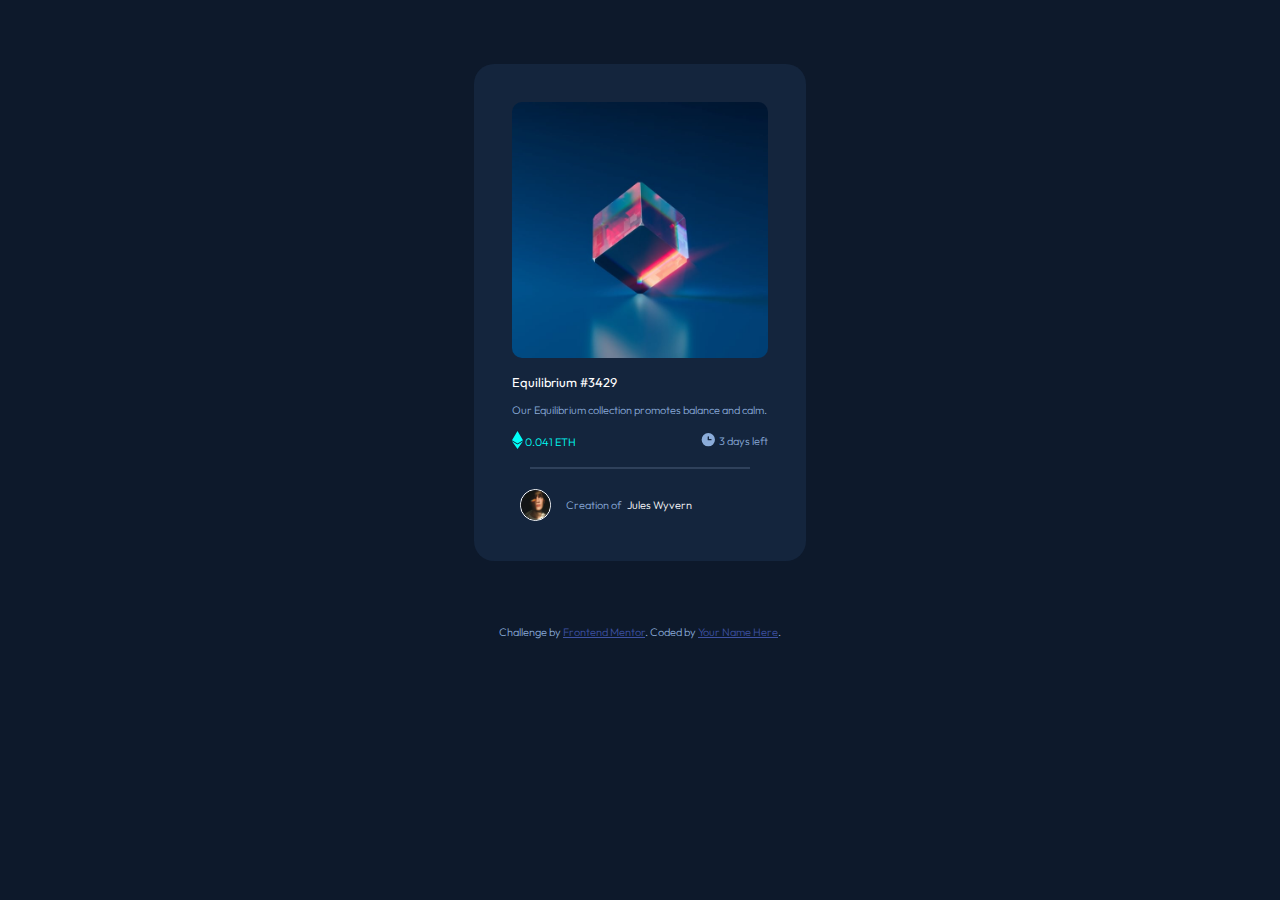
==== index.html @ 4ebbf522 "Changes" ====
<!DOCTYPE html>
<html lang="en">
<head>
  <meta charset="UTF-8" />
  <meta name="viewport" content="width=device-width, initial-scale=1.0" /> <!-- displays site properly based on user's device -->
  <link rel="icon" type="image/png" sizes="32x32" href="./images/favicon-32x32.png" />
  <link rel="stylesheet" href="/style.css" />
  <link rel="preconnect" href="https://fonts.googleapis.com">
  <link rel="preconnect" href="https://fonts.gstatic.com" crossorigin>
  <link href="https://fonts.googleapis.com/css2?family=Iansui&family=Josefin+Sans:ital,wght@0,100..700;1,100..700&family=Outfit:wght@100..900&family=Overpass:ital,wght@0,100..900;1,100..900&display=swap" rel="stylesheet">

  <title>Frontend Mentor | NFT preview card component</title>

</head>
<body>
  <div id="main-div">

    <img id="equilibrium-img" src="images/image-equilibrium.jpg" />
  
    <h3>Equilibrium #3429</h3>

    <p>Our Equilibrium collection promotes balance and calm.</p>
    <div id="tag-div">
      <div id="eth-div">
        <img class="icons" src="/images/icon-ethereum.svg" />
        0.041 ETH
      </div>
      <div id="time-div">
        <img class="icons" src="/images/icon-clock.svg" />
        3 days left
      </div>
    </div>
    <hr>
    <div id="creator-section">
      
      <img id="avatar-img" src="/images/image-avatar.png" />
      <p>Creation of&ensp;</p><span id="jules-name">Jules Wyvern</span>
    </div>
    
  </div>
  <div class="attribution">
    Challenge by <a href="https://www.frontendmentor.io?ref=challenge" target="_blank">Frontend Mentor</a>. 
    Coded by <a href="#">Your Name Here</a>.
  </div>
</body>
</html>
---- style.css ----
body {
  font-family: "Outfit", sans-serif;
  font-optical-sizing: auto;
  font-weight: 300;
  font-size: 16px;
  background-color: hsl(217, 54%, 11%);
  margin: 0;
  padding: 0;
  color: hsl(215, 51%, 70%);
  
}
#main-div {
  background-color: hsl(216, 50%, 16%);
  padding: 8% 8% 5% 8% ;
  margin: 16% 7% 16% 7%;
  border-radius: 20px;
}
#equilibrium-img {
  border-radius: 10px;
  width: 100%
}
h3 {
  font-weight: 400;
  color: hsl(0, 0%, 100%);
}
.attribution {
  font-size: 11px; text-align: center; 
}
.attribution a {
  color: hsl(228, 45%, 44%); 
}
#tag-div {
  display: flex;
  justify-content: space-between;
}
#eth-div {
  
  text-align: left;
}
#time-div {
  
  text-align: right;
}
.icons {
  position: relative;
  top: 3px;
}
#avatar-img {
  border-radius: 50%;
  border: 1px solid white;
  width: 12%;
  margin-right: 6%;
  
}
hr {
  margin: 7%;
  border: 1px solid hsl(215, 32%, 27%);
}

#jules-name {
  color: hsl(0, 0%, 100%);
}
#creator-section {
  display:flex;
  align-items: center;
  margin: 0;
  padding-left: 3%;
  

}
#eth-div {
  color: hsl(178, 100%, 50%);
}

@media (orientation: landscape) and (min-width: 650px) {
  #main-div {
    width: 30vw;
    margin: 10% auto ;
  }

}
@media (orientation: landscape) and (min-width: 700px) {
  #main-div {
    width: 25vw;
    margin: 10% auto ;
    padding: 5%;
    font-size: 12px;
  }

}
@media (orientation: landscape) and (min-width: 900px) {
  #main-div {
    width: 20vw;
    margin: 5% auto ;
    padding: 3%;
    font-size: 11px;
  }

}
@media (orientation: portrait) and (min-width: 700px) {
  #main-div {
    width: 30vw;
    margin: 10% auto ;
    padding: 5%;
    font-size: 12px;
  }

}
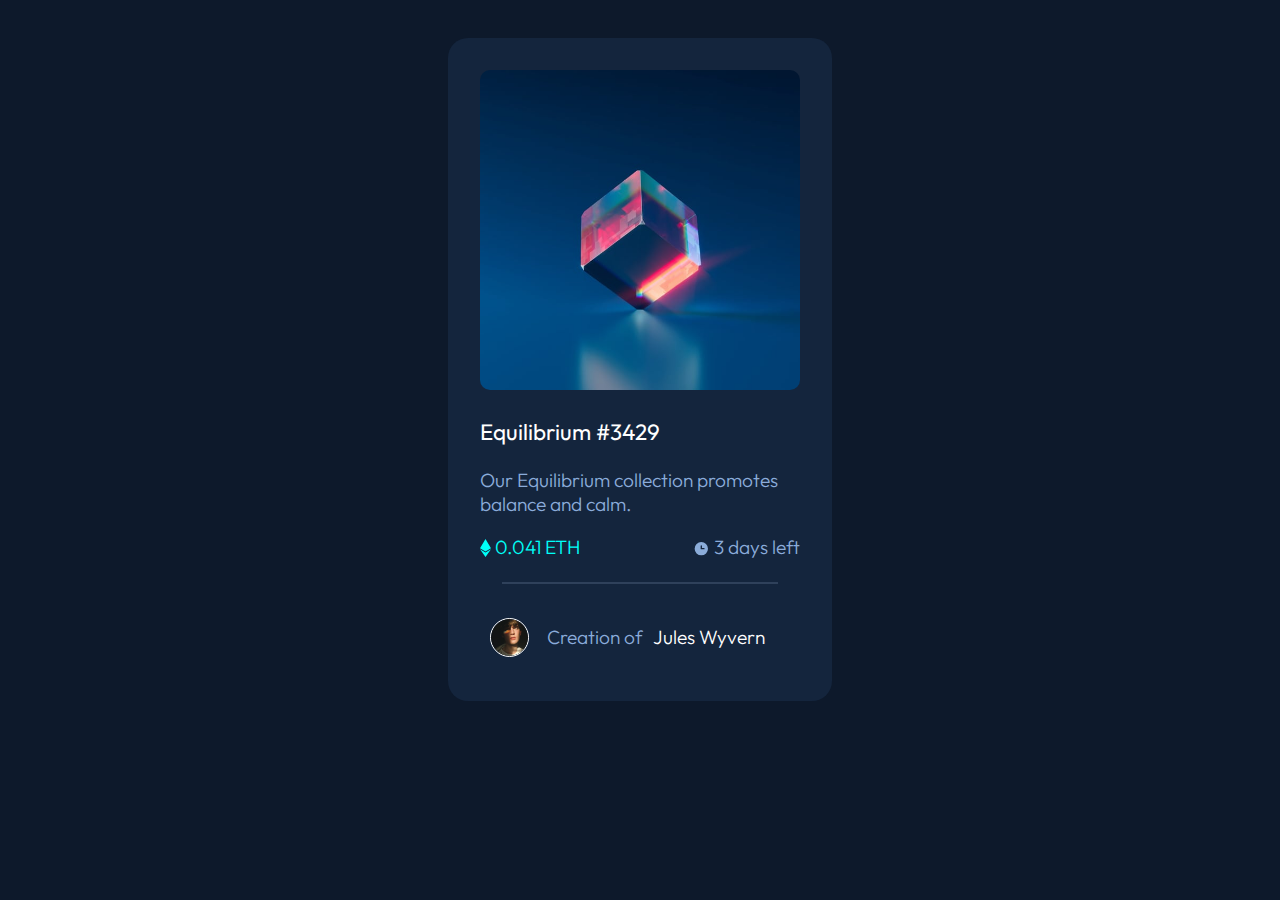
==== commit b5674037: "Final?" ====
--- a/index.html
+++ b/index.html
@@ -38,9 +38,9 @@
     </div>
     
   </div>
-  <div class="attribution">
+  <!-- <div class="attribution">
     Challenge by <a href="https://www.frontendmentor.io?ref=challenge" target="_blank">Frontend Mentor</a>. 
-    Coded by <a href="#">Your Name Here</a>.
-  </div>
+    Coded by <a href="#">CRobinson1985</a>.
+  </div> -->
 </body>
 </html>--- a/style.css
+++ b/style.css
@@ -72,37 +72,44 @@
   color: hsl(178, 100%, 50%);
 }
 
-@media (orientation: landscape) and (min-width: 650px) {
+@media (max-width: 600px) {
   #main-div {
-    width: 30vw;
+    width: 70vw;
     margin: 10% auto ;
+    padding: 8% 8% 4% 8%;
+  }
+  
+}
+@media (min-width: 601px) {
+  #main-div {
+    width: 35vw;
+    margin: 10% auto ;
+    padding: 4% 4% 2% 4%;
+    font-size: 0.8em;
   }
 
 }
-@media (orientation: landscape) and (min-width: 700px) {
+@media (min-width: 768px) {
   #main-div {
-    width: 25vw;
-    margin: 10% auto ;
-    padding: 5%;
-    font-size: 12px;
+    width: 40vw;
+    margin: 5% auto ;
+    padding: 4%;
+    font-size: 1.2em;
   }
 
 }
-@media (orientation: landscape) and (min-width: 900px) {
+@media (min-width: 990px) {
   #main-div {
-    width: 20vw;
-    margin: 5% auto ;
-    padding: 3%;
-    font-size: 11px;
+    width: 40vw;
+    font-size: 1.4em;
   }
 
 }
-@media (orientation: portrait) and (min-width: 700px) {
+@media (min-width: 1200px) {
   #main-div {
-    width: 30vw;
-    margin: 10% auto ;
-    padding: 5%;
-    font-size: 12px;
+    width: 25vw;
+    padding: 2.5%;
+    font-size: 1.2em;
+    margin-top: 3%;
   }
-
-}
+}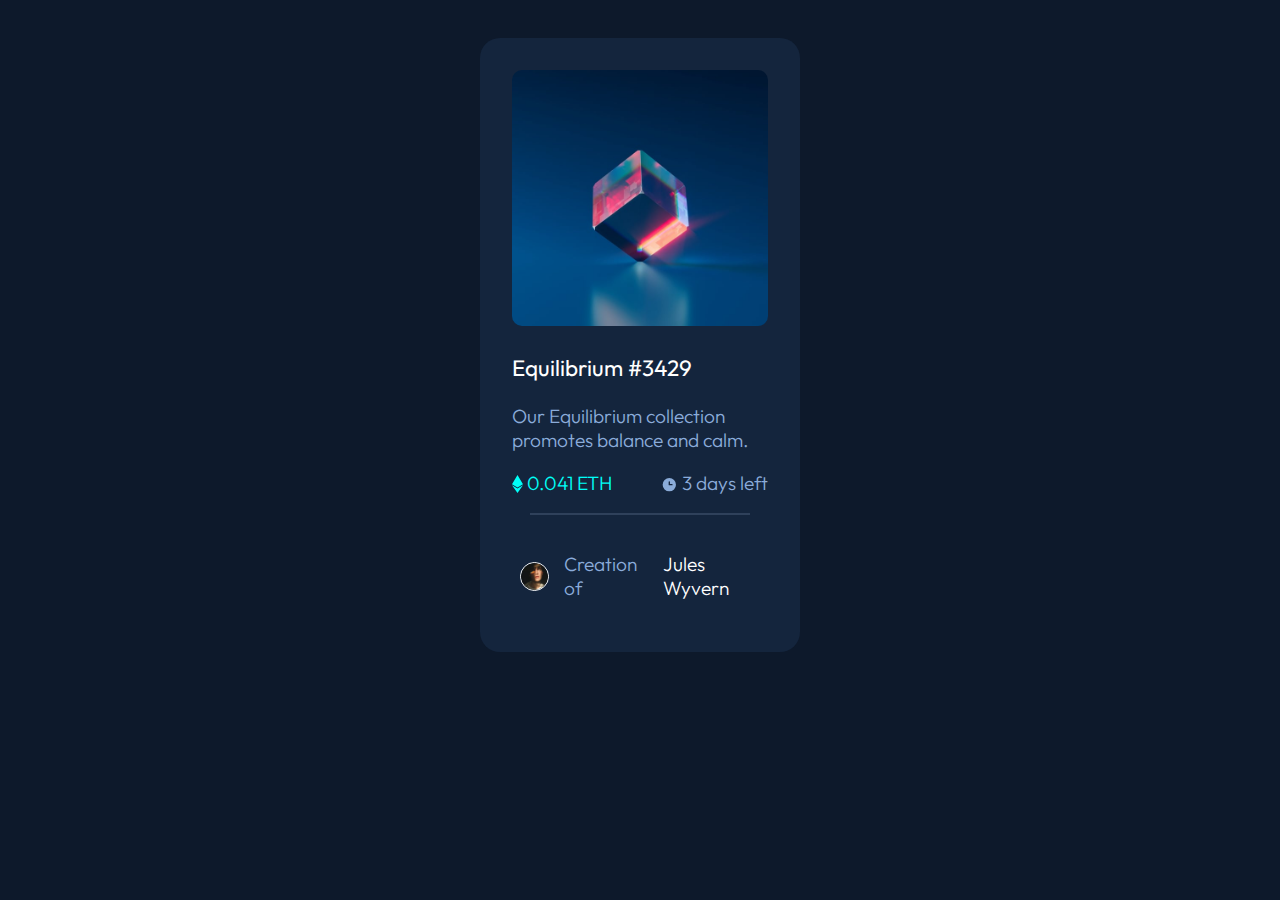
==== commit 64675b52: "fixes" ====
--- a/index.html
+++ b/index.html
@@ -5,9 +5,9 @@
   <meta name="viewport" content="width=device-width, initial-scale=1.0" /> <!-- displays site properly based on user's device -->
   <link rel="icon" type="image/png" sizes="32x32" href="./images/favicon-32x32.png" />
   <link rel="stylesheet" href="/style.css" />
-  <link rel="preconnect" href="https://fonts.googleapis.com">
+  <!-- <link rel="preconnect" href="https://fonts.googleapis.com">
   <link rel="preconnect" href="https://fonts.gstatic.com" crossorigin>
-  <link href="https://fonts.googleapis.com/css2?family=Iansui&family=Josefin+Sans:ital,wght@0,100..700;1,100..700&family=Outfit:wght@100..900&family=Overpass:ital,wght@0,100..900;1,100..900&display=swap" rel="stylesheet">
+  <link href="https://fonts.googleapis.com/css2?family=Iansui&family=Josefin+Sans:ital,wght@0,100..700;1,100..700&family=Outfit:wght@100..900&family=Overpass:ital,wght@0,100..900;1,100..900&display=swap" rel="stylesheet"> -->
 
   <title>Frontend Mentor | NFT preview card component</title>
 
--- a/style.css
+++ b/style.css
@@ -1,3 +1,12 @@
+@font-face {
+  font-family: Outfit;
+  src: url(/Fonts/Outfit-VariableFont_wght.ttf);
+} {
+  
+}
+* {
+  box-sizing: border-box;
+}
 body {
   font-family: "Outfit", sans-serif;
   font-optical-sizing: auto;
